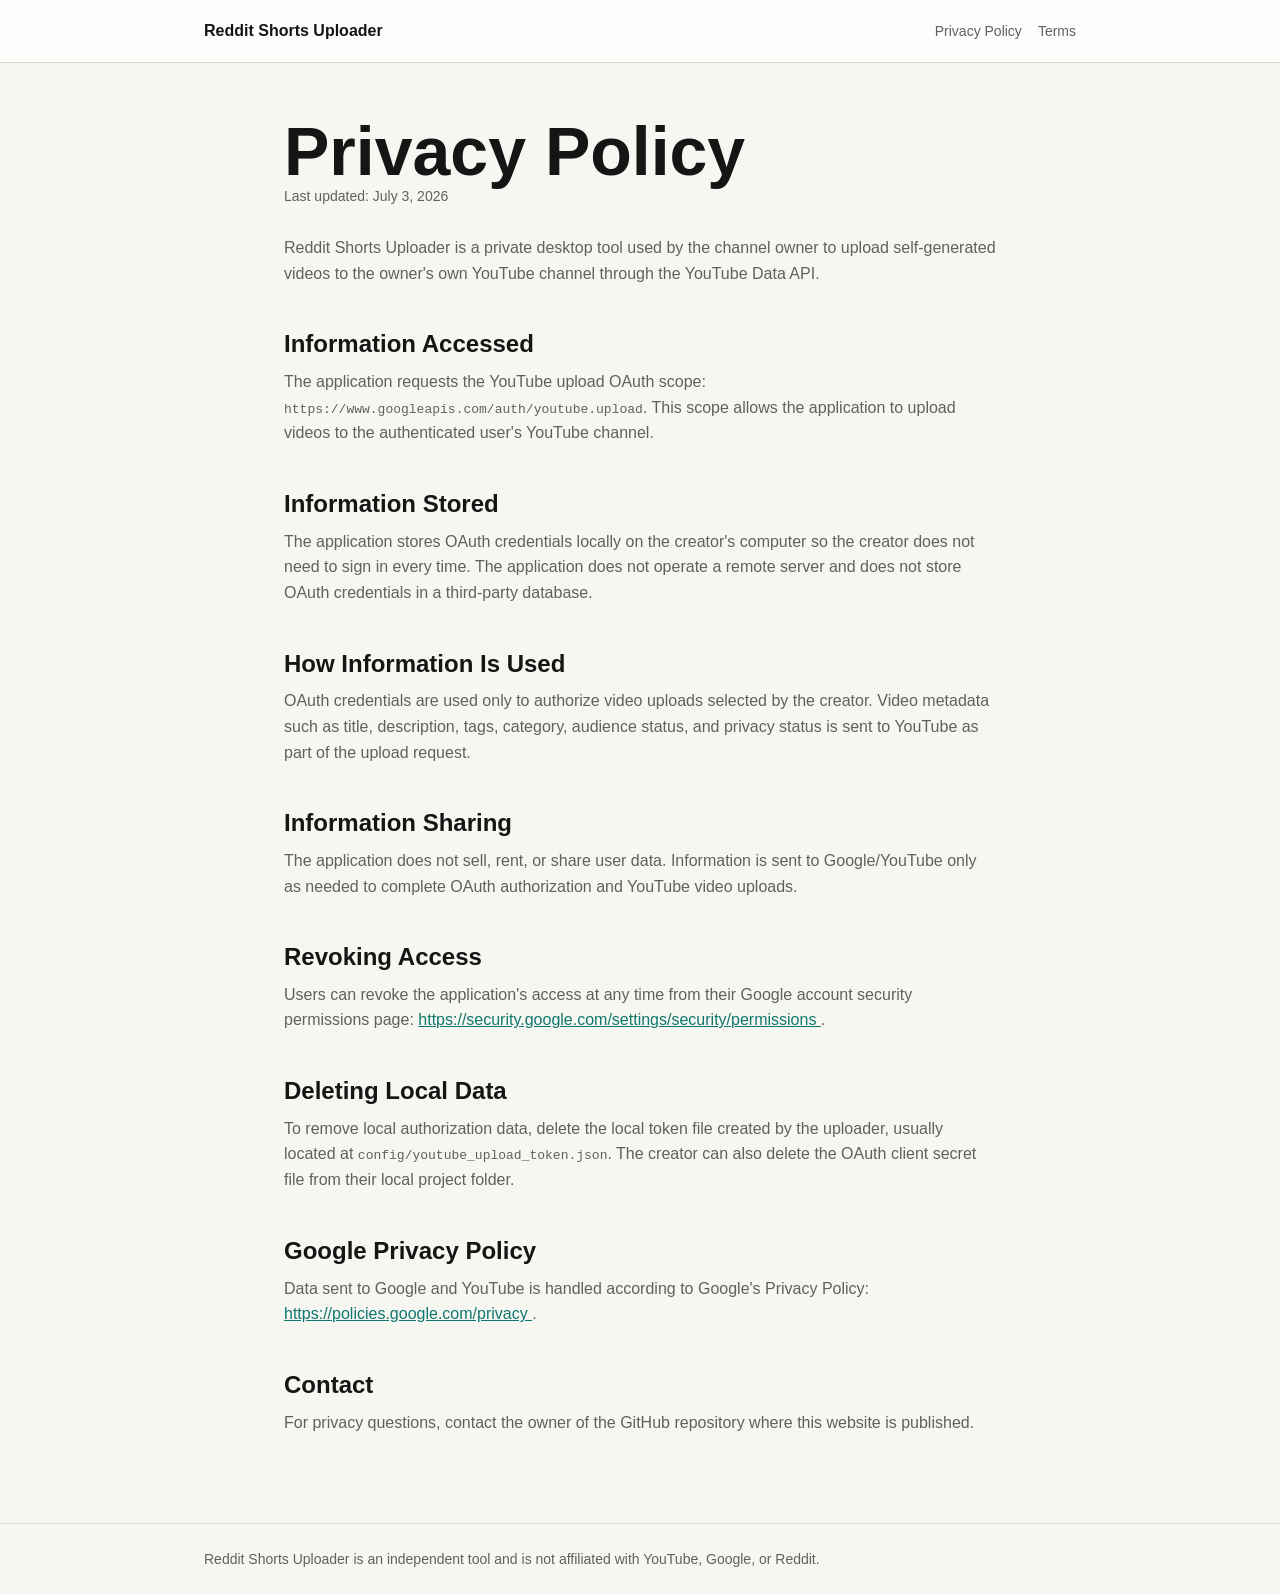
==== privacy.html @ 2588fd1c "Add files via upload" ====
<!doctype html>
<html lang="en">
  <head>
    <meta charset="utf-8">
    <meta name="viewport" content="width=device-width, initial-scale=1">
    <title>Privacy Policy | Reddit Shorts Uploader</title>
    <meta
      name="description"
      content="Privacy policy for Reddit Shorts Uploader."
    >
    <link rel="stylesheet" href="styles.css">
  </head>
  <body>
    <header class="site-header">
      <nav class="nav" aria-label="Primary navigation">
        <a class="brand" href="index.html">Reddit Shorts Uploader</a>
        <div class="links">
          <a href="privacy.html">Privacy Policy</a>
          <a href="terms.html">Terms</a>
        </div>
      </nav>
    </header>

    <main class="doc">
      <h1>Privacy Policy</h1>
      <p class="meta">Last updated: July 3, 2026</p>

      <p>
        Reddit Shorts Uploader is a private desktop tool used by the channel
        owner to upload self-generated videos to the owner's own YouTube
        channel through the YouTube Data API.
      </p>

      <h2>Information Accessed</h2>
      <p>
        The application requests the YouTube upload OAuth scope:
        <code>https://www.googleapis.com/auth/youtube.upload</code>. This scope
        allows the application to upload videos to the authenticated user's
        YouTube channel.
      </p>

      <h2>Information Stored</h2>
      <p>
        The application stores OAuth credentials locally on the creator's
        computer so the creator does not need to sign in every time. The
        application does not operate a remote server and does not store OAuth
        credentials in a third-party database.
      </p>

      <h2>How Information Is Used</h2>
      <p>
        OAuth credentials are used only to authorize video uploads selected by
        the creator. Video metadata such as title, description, tags, category,
        audience status, and privacy status is sent to YouTube as part of the
        upload request.
      </p>

      <h2>Information Sharing</h2>
      <p>
        The application does not sell, rent, or share user data. Information is
        sent to Google/YouTube only as needed to complete OAuth authorization
        and YouTube video uploads.
      </p>

      <h2>Revoking Access</h2>
      <p>
        Users can revoke the application's access at any time from their Google
        account security permissions page:
        <a href="https://security.google.com/settings/security/permissions">
          https://security.google.com/settings/security/permissions
        </a>.
      </p>

      <h2>Deleting Local Data</h2>
      <p>
        To remove local authorization data, delete the local token file created
        by the uploader, usually located at
        <code>config/youtube_upload_token.json</code>. The creator can also
        delete the OAuth client secret file from their local project folder.
      </p>

      <h2>Google Privacy Policy</h2>
      <p>
        Data sent to Google and YouTube is handled according to Google's Privacy
        Policy:
        <a href="https://policies.google.com/privacy">
          https://policies.google.com/privacy
        </a>.
      </p>

      <h2>Contact</h2>
      <p>
        For privacy questions, contact the owner of the GitHub repository where
        this website is published.
      </p>
    </main>

    <footer class="site-footer">
      <div class="footer-inner">
        Reddit Shorts Uploader is an independent tool and is not affiliated with
        YouTube, Google, or Reddit.
      </div>
    </footer>
  </body>
</html>
---- styles.css ----
:root {
  color-scheme: light;
  --bg: #f7f7f2;
  --ink: #151515;
  --muted: #5d625f;
  --line: #d9d8cf;
  --accent: #0f766e;
  --panel: #ffffff;
}

* {
  box-sizing: border-box;
}

body {
  margin: 0;
  background: var(--bg);
  color: var(--ink);
  font-family: Arial, Helvetica, sans-serif;
  line-height: 1.6;
}

a {
  color: var(--accent);
}

.site-header {
  border-bottom: 1px solid var(--line);
  background: rgba(255, 255, 255, 0.82);
}

.nav {
  display: flex;
  align-items: center;
  justify-content: space-between;
  gap: 24px;
  max-width: 920px;
  margin: 0 auto;
  padding: 18px 24px;
}

.brand {
  color: var(--ink);
  font-weight: 700;
  text-decoration: none;
}

.links {
  display: flex;
  gap: 16px;
  flex-wrap: wrap;
}

.links a {
  color: var(--muted);
  font-size: 14px;
  text-decoration: none;
}

.links a:hover {
  color: var(--ink);
}

main {
  max-width: 920px;
  margin: 0 auto;
  padding: 54px 24px 72px;
}

.hero {
  display: grid;
  gap: 22px;
  max-width: 760px;
}

.eyebrow {
  color: var(--accent);
  font-size: 13px;
  font-weight: 700;
  letter-spacing: 0.08em;
  margin: 0;
  text-transform: uppercase;
}

h1 {
  font-size: clamp(38px, 7vw, 68px);
  line-height: 1;
  margin: 0;
}

h2 {
  font-size: 24px;
  line-height: 1.2;
  margin: 44px 0 10px;
}

h3 {
  font-size: 18px;
  margin: 28px 0 8px;
}

p {
  color: var(--muted);
  margin: 0 0 16px;
}

ul {
  color: var(--muted);
  margin: 0 0 20px;
  padding-left: 22px;
}

li {
  margin: 8px 0;
}

.summary {
  color: var(--ink);
  font-size: 20px;
  max-width: 680px;
}

.panel {
  background: var(--panel);
  border: 1px solid var(--line);
  border-radius: 8px;
  margin-top: 34px;
  padding: 24px;
}

.grid {
  display: grid;
  gap: 18px;
  grid-template-columns: repeat(3, minmax(0, 1fr));
  margin-top: 34px;
}

.item {
  background: var(--panel);
  border: 1px solid var(--line);
  border-radius: 8px;
  padding: 22px;
}

.item strong {
  display: block;
  margin-bottom: 8px;
}

.item p {
  font-size: 15px;
  margin: 0;
}

.doc {
  max-width: 760px;
}

.meta {
  color: var(--muted);
  font-size: 14px;
  margin-bottom: 28px;
}

.site-footer {
  border-top: 1px solid var(--line);
  color: var(--muted);
  font-size: 14px;
}

.footer-inner {
  max-width: 920px;
  margin: 0 auto;
  padding: 24px;
}

@media (max-width: 760px) {
  .nav {
    align-items: flex-start;
    flex-direction: column;
  }

  .grid {
    grid-template-columns: 1fr;
  }
}
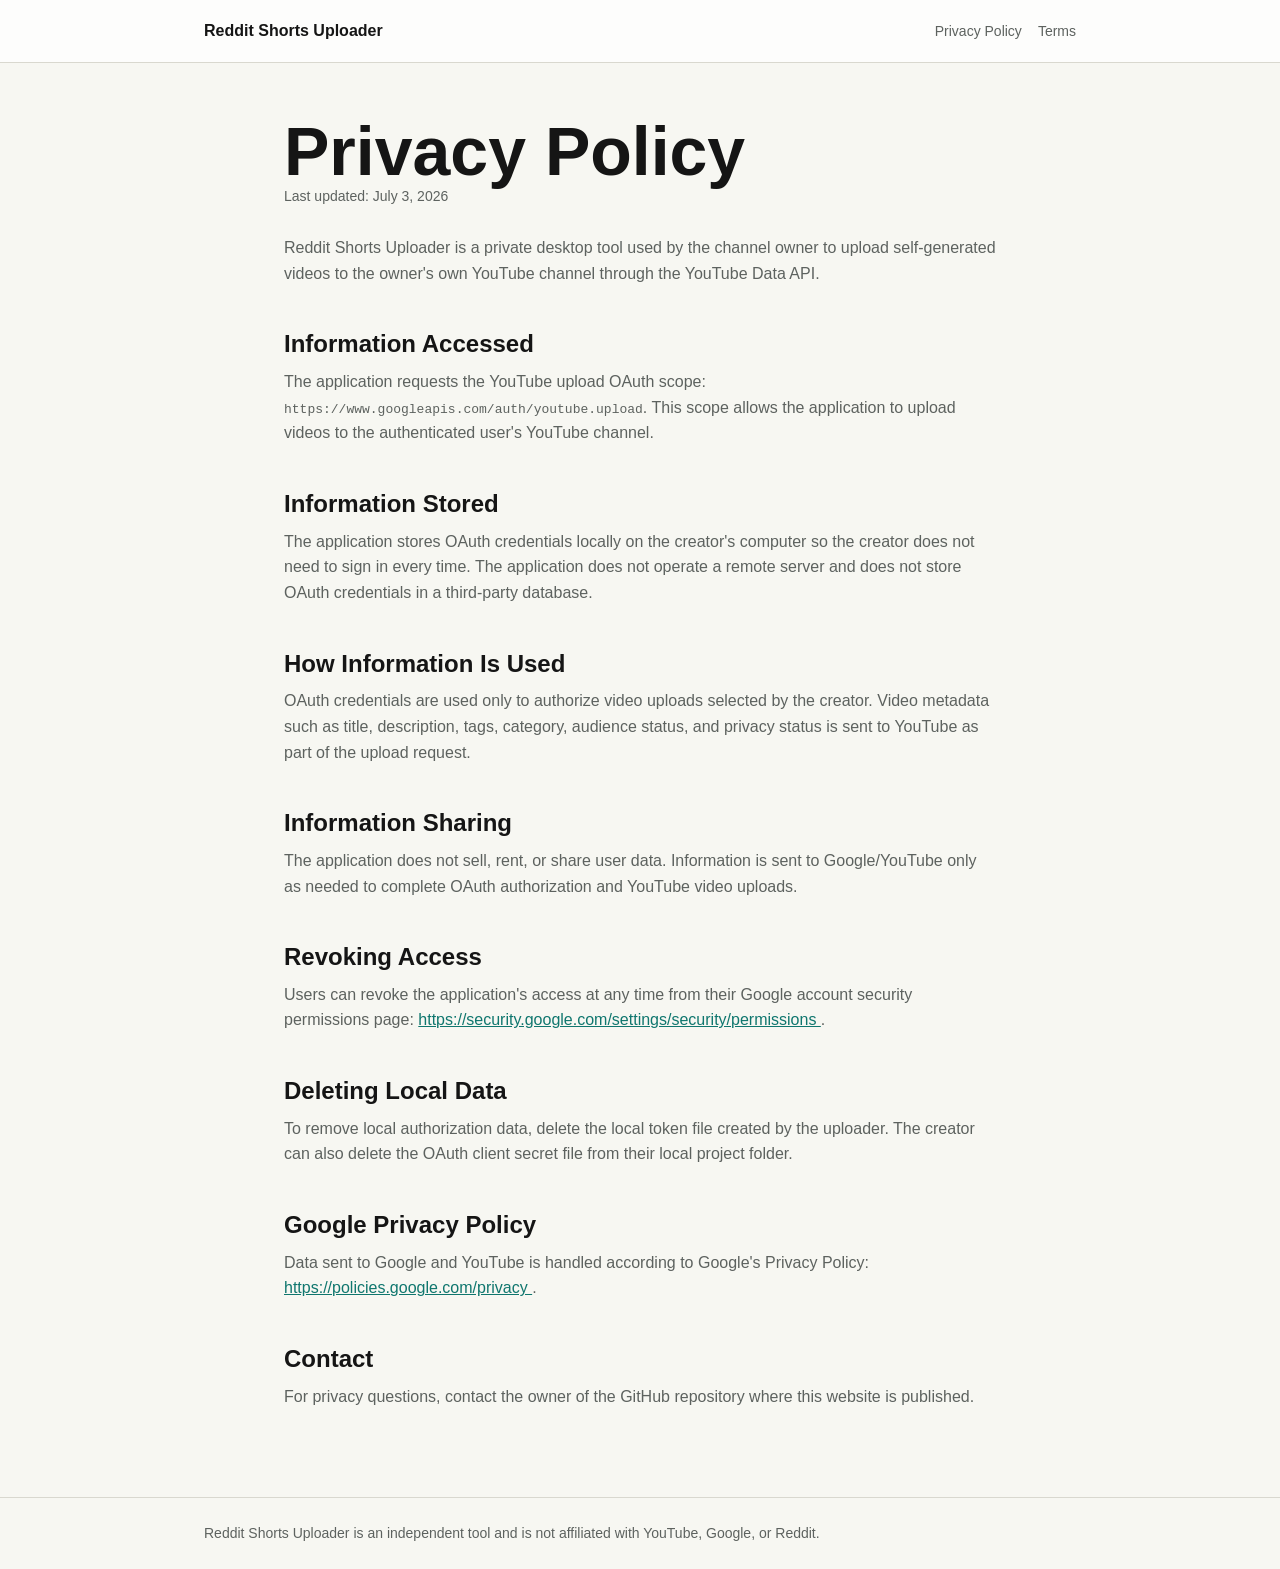
==== commit 24c864ad: "Update privacy.html" ====
--- a/privacy.html
+++ b/privacy.html
@@ -74,8 +74,7 @@
       <h2>Deleting Local Data</h2>
       <p>
         To remove local authorization data, delete the local token file created
-        by the uploader, usually located at
-        <code>config/youtube_upload_token.json</code>. The creator can also
+        by the uploader. The creator can also
         delete the OAuth client secret file from their local project folder.
       </p>
 
